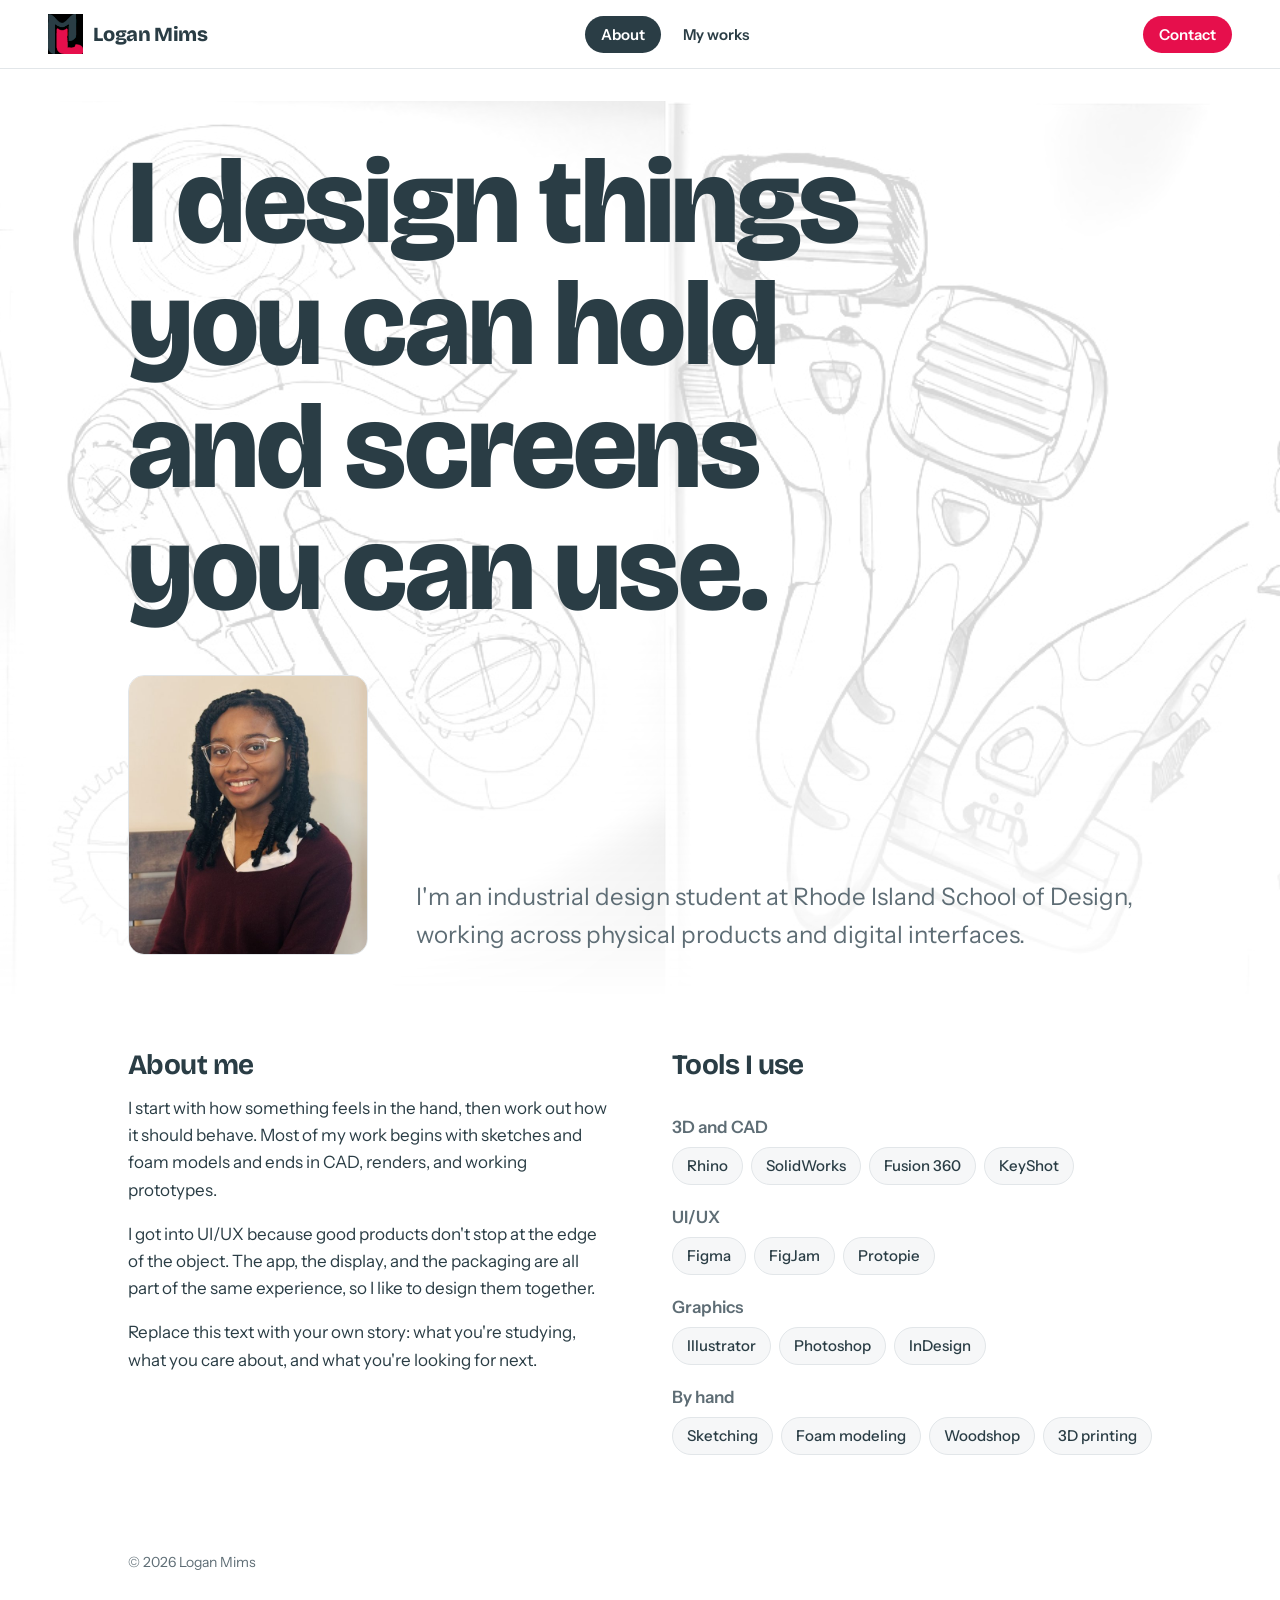
==== index.html @ a4be66aa "Initial portfolio" ====
<!DOCTYPE html>
<html lang="en">
<head>
<meta charset="utf-8">
<meta name="viewport" content="width=device-width, initial-scale=1, viewport-fit=cover">
<title>Portfolio</title>
<link rel="icon" href="images/logo.png">
<link rel="preconnect" href="https://fonts.googleapis.com">
<link href="https://fonts.googleapis.com/css2?family=Bricolage+Grotesque:opsz,wght@12..96,700;12..96,800&family=Instrument+Sans:wght@400;500;600&display=swap" rel="stylesheet">
<link rel="stylesheet" href="css/style.css">
</head>
<body>
<!-- Everything below is filled in from js/content.js. Edit that file, not this one. -->
<header>
  <a class="brand" id="brand" href="#home"><img id="logo" alt=""><span id="brandName"></span></a>
  <nav id="nav" aria-label="Main"></nav>
  <button class="contact-btn" id="openContact"></button>
</header>

<main>
  <section id="page-home">
    <div class="hero">
      <div class="sketches" id="sketches" aria-hidden="true"></div>
      <h1 id="headline"></h1>
      <div class="hero-row">
        <img class="portrait" id="portrait" width="240" height="280" alt="">
        <p class="lede" id="intro"></p>
      </div>
    </div>
    <div class="about">
      <div><h2 id="aboutTitle"></h2><div id="aboutText"></div></div>
      <div class="tools"><h2 id="toolsTitle"></h2><div id="toolsList" class="tools"></div></div>
    </div>
  </section>

  <section id="page-works" hidden>
    <h2 class="page-title" id="worksTitle"></h2>
    <div class="filters" id="filters" role="group" aria-label="Filter works"></div>
    <div class="grid" id="grid"></div>
  </section>
</main>

<footer id="footer"></footer>

<dialog id="contact" aria-labelledby="contactTitle">
  <button class="close" id="closeContact" aria-label="Close">&times;</button>
  <h2 id="contactTitle"></h2>
  <p id="contactMessage"></p>
  <ul id="contactLinks"></ul>
</dialog>

<noscript><p style="padding:24px">This site needs JavaScript turned on to display its content.</p></noscript>
<script src="js/content.js"></script>
<script src="js/main.js"></script>
</body>
</html>
---- css/style.css ----
/* =====================================================================
   STYLES. To change colors or fonts, edit the values in :root below.
   ===================================================================== */
:root{
  --bg:#FFFFFF;          /* page background (white) */
  --surface:#F6F7F8;     /* placeholder + chip background */
  --ink:#2A3D45;         /* main text (slate from logo) */
  --muted:#5E6D75;       /* secondary text */
  --line:#E2E6E9;       /* borders */
  --accent:#E60F4C;      /* buttons + highlights (crimson from logo) */
  --accent-ink:#FFFFFF;  /* text on accent */
  --font-heading:"Bricolage Grotesque","Instrument Sans",system-ui,sans-serif;
  --font-body:"Instrument Sans",system-ui,-apple-system,"Segoe UI",sans-serif;
  --sketch-opacity:.16;  /* how strong the drawings behind the headline are */
}
*,*::before,*::after{box-sizing:border-box}
html{scroll-padding-top:80px}
body{margin:0;background:var(--bg);color:var(--ink);font:400 17px/1.6 var(--font-body)}
h1,h2,h3{font-family:var(--font-heading);margin:0;line-height:1.02;letter-spacing:-.02em}
a{color:inherit}
:focus-visible{outline:3px solid var(--accent);outline-offset:3px}

/* header */
header{position:sticky;top:0;z-index:5;display:flex;align-items:center;justify-content:space-between;gap:12px;padding:14px clamp(18px,4vw,48px);background:var(--bg);border-bottom:1px solid var(--line)}
.brand{display:flex;align-items:center;gap:10px;font:800 20px var(--font-heading);text-decoration:none;letter-spacing:-.02em}
.brand img{height:40px;width:auto;display:block}
nav{display:flex;gap:6px}
nav button,.contact-btn{font:600 15px var(--font-body);border:0;cursor:pointer;padding:9px 16px;border-radius:999px;background:none;color:var(--ink)}
nav button[aria-current="page"]{background:var(--ink);color:var(--bg)}
nav button:hover:not([aria-current="page"]){background:var(--surface)}
.contact-btn{background:var(--accent);color:var(--accent-ink)}

main{max-width:1120px;margin:0 auto;padding:clamp(28px,6vw,72px) clamp(18px,4vw,48px) 96px}
[hidden]{display:none !important}

/* home */
.hero{position:relative;isolation:isolate}
.sketches{position:absolute;z-index:-1;left:50%;top:-40px;width:min(1400px,100vw);height:calc(100% + 80px);transform:translateX(-50%);background:center/cover no-repeat;opacity:var(--sketch-opacity);mix-blend-mode:multiply;-webkit-mask-image:linear-gradient(#000 60%,transparent);mask-image:linear-gradient(#000 60%,transparent);pointer-events:none}
.hero h1{font-size:clamp(46px,10vw,120px);font-weight:800;max-width:11ch}
.hero-row{display:flex;align-items:flex-end;gap:clamp(20px,4vw,48px);margin-top:clamp(28px,4vw,44px)}
.portrait{width:clamp(140px,22vw,240px);height:auto;aspect-ratio:6/7;object-fit:cover;border-radius:16px;border:1px solid var(--line);display:block}
.lede{font-size:clamp(19px,2.2vw,24px);max-width:36em;margin:0;color:var(--muted)}
.about{display:grid;grid-template-columns:1fr 1fr;gap:clamp(28px,5vw,72px);margin-top:clamp(48px,8vw,96px)}
.about h2{font-size:28px;margin-bottom:16px}
.about p{margin:0 0 1em;max-width:34em}
.tools{display:grid;gap:22px}
.tool-group h3{font:600 17px var(--font-body);letter-spacing:0;margin-bottom:10px;color:var(--muted)}
.chips{display:flex;flex-wrap:wrap;gap:8px}
.chip{background:var(--surface);border:1px solid var(--line);padding:6px 14px;border-radius:999px;font-size:15px;font-weight:500}

/* works */
.page-title{font-size:clamp(38px,7vw,80px)}
.filters{display:flex;flex-wrap:wrap;gap:8px;margin:28px 0 36px}
.filters button{font:600 15px var(--font-body);padding:9px 18px;border-radius:999px;border:1px solid var(--line);background:none;color:var(--ink);cursor:pointer}
.filters button[aria-pressed="true"]{background:var(--accent);border-color:var(--accent);color:var(--accent-ink)}
.grid{display:grid;grid-template-columns:repeat(auto-fill,minmax(270px,1fr));gap:32px 28px}
.work{margin:0}
.thumb{aspect-ratio:4/5;border-radius:14px;background:var(--surface);border:1px solid var(--line);overflow:hidden;display:grid;place-items:center}
.thumb img{width:100%;height:100%;object-fit:cover;display:block}
.thumb.empty{color:var(--muted);font-size:15px}
.work h3{font-size:22px;margin:14px 0 4px}
.work .kind{font-size:14px;font-weight:600;color:var(--accent);margin:0 0 2px}
.work p{margin:0;color:var(--muted);font-size:15.5px}
.work a.more{display:inline-block;margin-top:8px;font-weight:600;color:var(--ink);text-decoration-color:var(--accent);text-underline-offset:4px}

/* contact panel */
dialog{border:1px solid var(--line);border-radius:18px;background:var(--surface);color:var(--ink);padding:28px;width:min(440px,calc(100vw - 32px));margin:0;position:fixed;top:64px;right:clamp(16px,4vw,48px);left:auto}
dialog::backdrop{background:rgba(42,61,69,.35)}
dialog h2{font-size:30px;margin-bottom:8px}
dialog p{margin:0 0 18px;color:var(--muted)}
dialog ul{list-style:none;margin:0;padding:0;display:grid;gap:8px}
dialog li a{display:flex;justify-content:space-between;gap:12px;padding:12px 16px;border:1px solid var(--line);border-radius:12px;text-decoration:none;font-weight:500;background:var(--bg)}
dialog li a:hover{border-color:var(--accent)}
dialog li span{color:var(--muted);font-weight:400}
.close{position:absolute;top:14px;right:14px;border:0;background:none;color:var(--ink);font-size:24px;cursor:pointer;line-height:1;padding:6px 10px}
footer{color:var(--muted);font-size:14px;padding:0 clamp(18px,4vw,48px) 32px;max-width:1120px;margin:0 auto}

@media (max-width:760px){
  .about{grid-template-columns:1fr}
  .hero-row{flex-direction:column;align-items:flex-start}
  header{flex-wrap:wrap}
  nav{order:3;width:100%}
  nav button{flex:1}
}
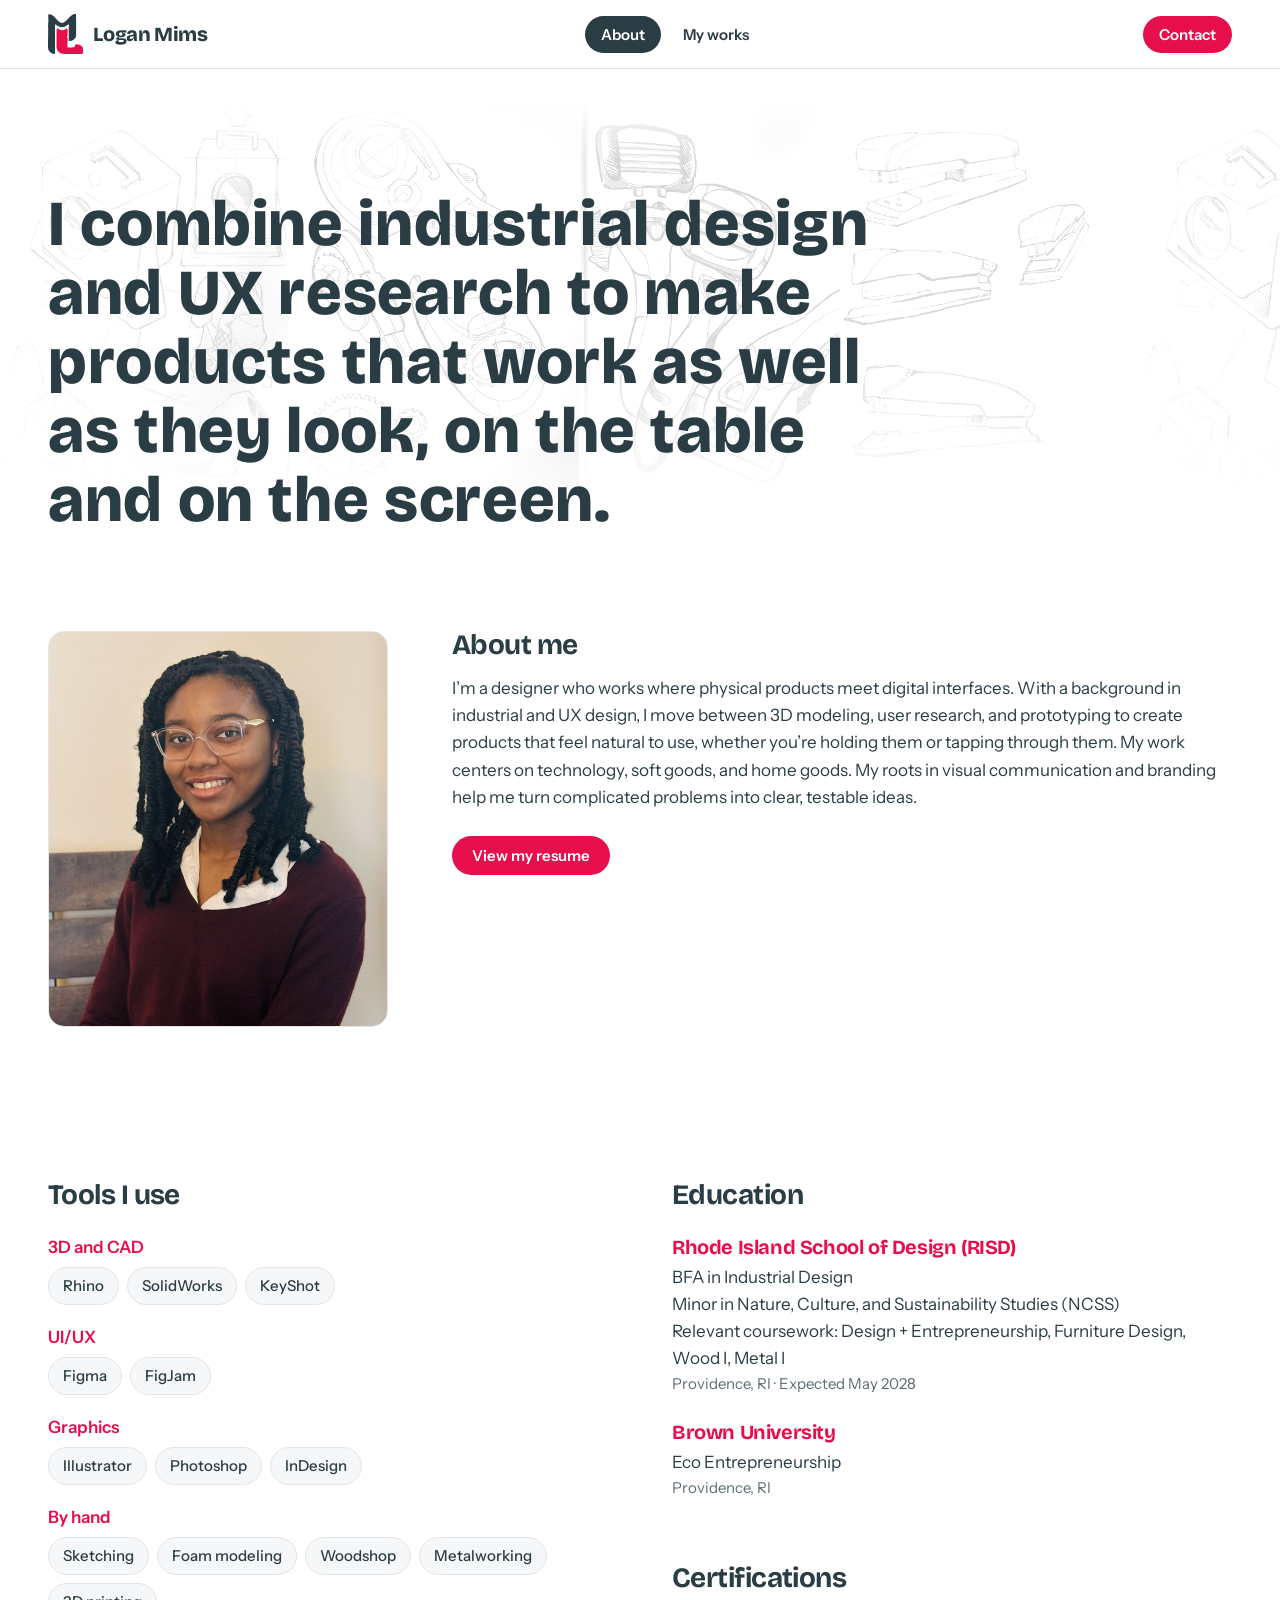
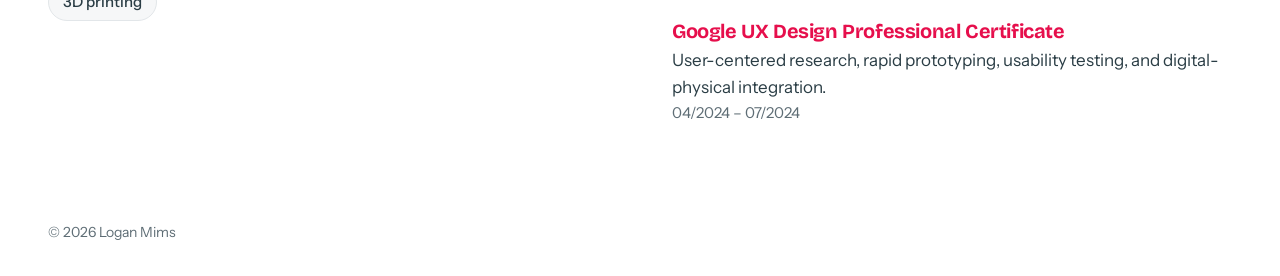
==== commit 3c569761: "Update portfolio" ====
--- a/index.html
+++ b/index.html
@@ -22,14 +22,18 @@
     <div class="hero">
       <div class="sketches" id="sketches" aria-hidden="true"></div>
       <h1 id="headline"></h1>
-      <div class="hero-row">
-        <img class="portrait" id="portrait" width="240" height="280" alt="">
-        <p class="lede" id="intro"></p>
-      </div>
+      <p class="lede" id="intro"></p>
     </div>
     <div class="about">
+      <img class="portrait" id="portrait" width="240" height="280" alt="">
       <div><h2 id="aboutTitle"></h2><div id="aboutText"></div></div>
-      <div class="tools"><h2 id="toolsTitle"></h2><div id="toolsList" class="tools"></div></div>
+    </div>
+    <div class="info-row">
+      <div><h2 id="toolsTitle"></h2><div id="toolsList" class="tools"></div></div>
+      <div>
+        <h2 id="educationTitle"></h2><div id="educationList" class="education"></div>
+        <div class="certifications" id="certificationsBlock"><h2 id="certificationsTitle"></h2><div id="certificationsList" class="education"></div></div>
+      </div>
     </div>
   </section>
 
--- a/css/style.css
+++ b/css/style.css
@@ -11,11 +11,14 @@
   --accent-ink:#FFFFFF;  /* text on accent */
   --font-heading:"Bricolage Grotesque","Instrument Sans",system-ui,sans-serif;
   --font-body:"Instrument Sans",system-ui,-apple-system,"Segoe UI",sans-serif;
+  --page-width:1440px;   /* widest the content gets on big screens */
   --sketch-opacity:.16;  /* how strong the drawings behind the headline are */
+  --sketch-height:400px; /* how big the drawings are (smaller = more zoomed out) */
+  --sketch-speed:80s;    /* time for the drawings to drift one full image width (bigger = slower) */
 }
 *,*::before,*::after{box-sizing:border-box}
 html{scroll-padding-top:80px}
-body{margin:0;background:var(--bg);color:var(--ink);font:400 17px/1.6 var(--font-body)}
+body{margin:0;overflow-x:clip;background:var(--bg);color:var(--ink);font:400 17px/1.6 var(--font-body)}
 h1,h2,h3{font-family:var(--font-heading);margin:0;line-height:1.02;letter-spacing:-.02em}
 a{color:inherit}
 :focus-visible{outline:3px solid var(--accent);outline-offset:3px}
@@ -30,21 +33,33 @@
 nav button:hover:not([aria-current="page"]){background:var(--surface)}
 .contact-btn{background:var(--accent);color:var(--accent-ink)}
 
-main{max-width:1120px;margin:0 auto;padding:clamp(28px,6vw,72px) clamp(18px,4vw,48px) 96px}
+main{max-width:var(--page-width);margin:0 auto;padding:clamp(28px,6vw,72px) clamp(18px,4vw,48px) 96px}
 [hidden]{display:none !important}
 
 /* home */
-.hero{position:relative;isolation:isolate}
-.sketches{position:absolute;z-index:-1;left:50%;top:-40px;width:min(1400px,100vw);height:calc(100% + 80px);transform:translateX(-50%);background:center/cover no-repeat;opacity:var(--sketch-opacity);mix-blend-mode:multiply;-webkit-mask-image:linear-gradient(#000 60%,transparent);mask-image:linear-gradient(#000 60%,transparent);pointer-events:none}
-.hero h1{font-size:clamp(46px,10vw,120px);font-weight:800;max-width:11ch}
-.hero-row{display:flex;align-items:flex-end;gap:clamp(20px,4vw,48px);margin-top:clamp(28px,4vw,44px)}
-.portrait{width:clamp(140px,22vw,240px);height:auto;aspect-ratio:6/7;object-fit:cover;border-radius:16px;border:1px solid var(--line);display:block}
-.lede{font-size:clamp(19px,2.2vw,24px);max-width:36em;margin:0;color:var(--muted)}
-.about{display:grid;grid-template-columns:1fr 1fr;gap:clamp(28px,5vw,72px);margin-top:clamp(48px,8vw,96px)}
-.about h2{font-size:28px;margin-bottom:16px}
-.about p{margin:0 0 1em;max-width:34em}
+.hero{position:relative;isolation:isolate;padding-top:48px}  /* 48px = 1/2 inch of extra space above the headline */
+.sketches{position:absolute;z-index:-1;left:50%;top:-40px;width:100vw;height:calc(100% + 80px);transform:translateX(-50%);background:0 0/auto var(--sketch-height) repeat-x;opacity:var(--sketch-opacity);mix-blend-mode:multiply;--fade:linear-gradient(transparent,#000 calc(var(--sketch-height) * .15),#000 calc(var(--sketch-height) * .6),transparent var(--sketch-height));-webkit-mask-image:var(--fade);mask-image:var(--fade);pointer-events:none;animation:sketch-drift var(--sketch-speed) linear infinite}
+/* moves exactly one image width (the image is 1800x634), so the loop is seamless */
+@keyframes sketch-drift{to{background-position:calc(var(--sketch-height) * 1800 / 634) 0}}
+@media (prefers-reduced-motion:reduce){.sketches{animation:none}}
+.hero h1{font-size:clamp(32px,5.2vw,64px);font-weight:800;max-width:22ch;line-height:1.08;letter-spacing:.01em}
+.portrait{width:clamp(180px,28vw,340px);height:auto;aspect-ratio:6/7;object-fit:cover;border-radius:16px;border:1px solid var(--line);display:block}
+.lede{font-size:clamp(19px,2.2vw,24px);max-width:36em;margin:clamp(28px,4vw,44px) 0 0;color:var(--muted)}
+.lede:empty{display:none}
+.about{display:grid;grid-template-columns:auto 1fr;align-items:start;gap:clamp(28px,5vw,72px);margin-top:clamp(48px,8vw,96px)}
+.about h2,.info-row h2{font-size:28px;margin-bottom:16px}
+.info-row h2{margin-bottom:28px}
+.about p{margin:0 0 1em;max-width:52em}
+.resume-btn{display:inline-block;margin-top:8px;font:600 15px var(--font-body);padding:10px 20px;border-radius:999px;background:var(--accent);color:var(--accent-ink);text-decoration:none}
+.resume-btn:hover{background:var(--ink)}
+.info-row{display:grid;grid-template-columns:1fr 1fr;gap:clamp(28px,5vw,72px);margin-top:clamp(72px,12vw,160px)}
 .tools{display:grid;gap:22px}
-.tool-group h3{font:600 17px var(--font-body);letter-spacing:0;margin-bottom:10px;color:var(--muted)}
+.education{display:grid;gap:26px}
+.certifications{margin-top:clamp(40px,6vw,64px)}
+.edu-item h3{font-size:20px;margin-bottom:6px;color:var(--accent)}
+.edu-item p{margin:0;max-width:34em}
+.edu-item .dates{color:var(--muted);font-size:15px}
+.tool-group h3{font:600 17px var(--font-body);letter-spacing:0;margin-bottom:10px;color:var(--accent)}
 .chips{display:flex;flex-wrap:wrap;gap:8px}
 .chip{background:var(--surface);border:1px solid var(--line);padding:6px 14px;border-radius:999px;font-size:15px;font-weight:500}
 
@@ -73,11 +88,11 @@
 dialog li a:hover{border-color:var(--accent)}
 dialog li span{color:var(--muted);font-weight:400}
 .close{position:absolute;top:14px;right:14px;border:0;background:none;color:var(--ink);font-size:24px;cursor:pointer;line-height:1;padding:6px 10px}
-footer{color:var(--muted);font-size:14px;padding:0 clamp(18px,4vw,48px) 32px;max-width:1120px;margin:0 auto}
+footer{color:var(--muted);font-size:14px;padding:0 clamp(18px,4vw,48px) 32px;max-width:var(--page-width);margin:0 auto}
 
 @media (max-width:760px){
-  .about{grid-template-columns:1fr}
-  .hero-row{flex-direction:column;align-items:flex-start}
+  .about,.info-row{grid-template-columns:1fr}
+  :root{--sketch-height:260px}
   header{flex-wrap:wrap}
   nav{order:3;width:100%}
   nav button{flex:1}
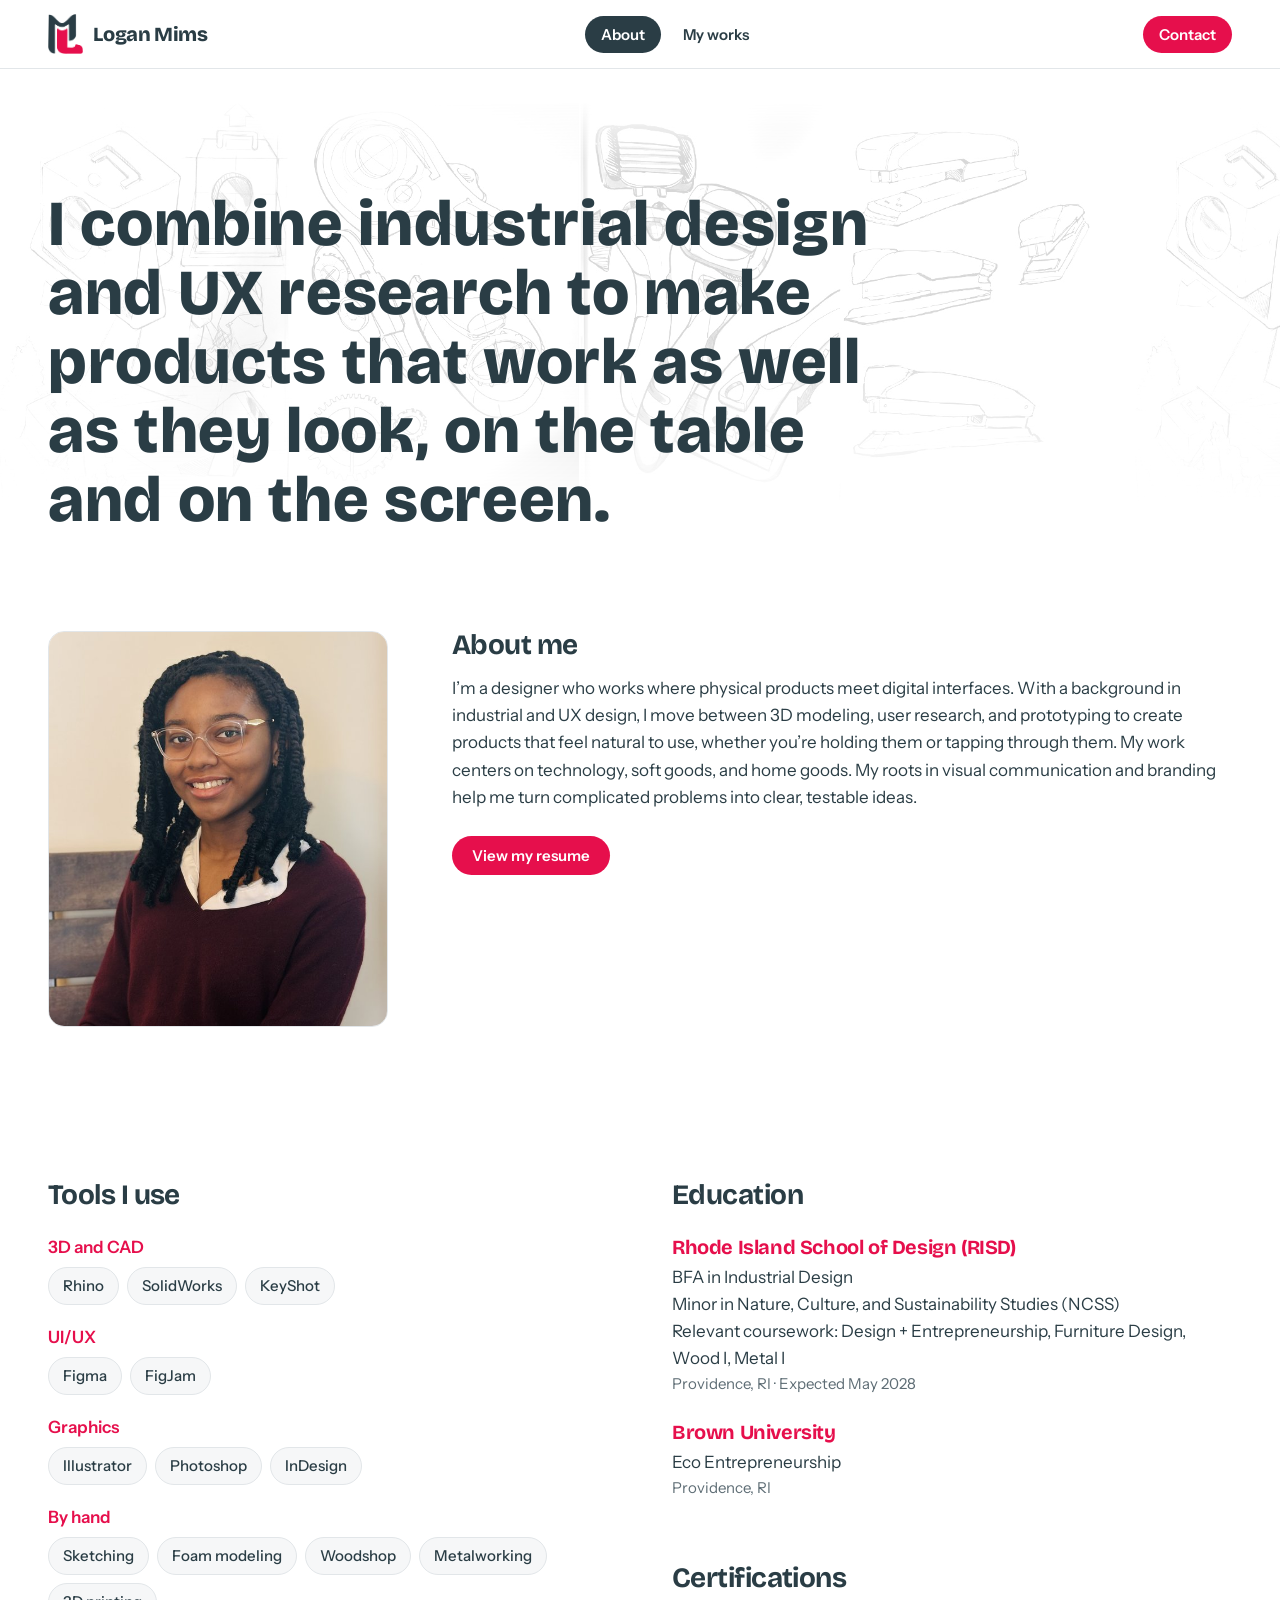
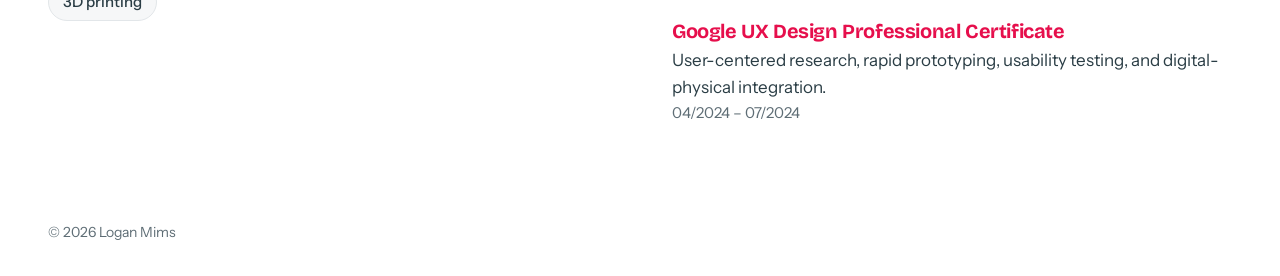
==== commit 7c837551: "Update portfolio" ====
--- a/index.html
+++ b/index.html
@@ -42,6 +42,8 @@
     <div class="filters" id="filters" role="group" aria-label="Filter works"></div>
     <div class="grid" id="grid"></div>
   </section>
+
+  <article id="page-case" hidden></article>
 </main>
 
 <footer id="footer"></footer>
@@ -54,7 +56,9 @@
 </dialog>
 
 <noscript><p style="padding:24px">This site needs JavaScript turned on to display its content.</p></noscript>
+<button class="to-top" id="toTop" type="button" aria-label="Back to top" hidden>↑</button>
 <script src="js/content.js"></script>
+<script src="js/covers.js"></script>
 <script src="js/main.js"></script>
 </body>
 </html>
--- a/css/style.css
+++ b/css/style.css
@@ -73,13 +73,221 @@
 .thumb{aspect-ratio:4/5;border-radius:14px;background:var(--surface);border:1px solid var(--line);overflow:hidden;display:grid;place-items:center}
 .thumb img{width:100%;height:100%;object-fit:cover;display:block}
 .thumb.empty{color:var(--muted);font-size:15px}
+/* "Coming soon" projects: frosted cover over the image, no link */
+.work.soon .thumb{position:relative}
+.work.soon .thumb img{filter:blur(3px) saturate(.7);transform:scale(1.06)}
+.work.soon .thumb::after{content:"";position:absolute;inset:0;background:rgba(255,255,255,.45)}
+.soon-badge{position:absolute;z-index:1;top:50%;left:50%;transform:translate(-50%,-50%);padding:10px 20px;border-radius:999px;background:var(--ink);color:#fff;font:600 15px var(--font-body);letter-spacing:.04em;white-space:nowrap;box-shadow:0 6px 18px rgba(0,0,0,.18)}
+.thumb.cover svg{width:100%;height:100%;display:block}
+
+/* Edify animated cover (js/covers.js). Shapes roll in, then letters hop out from behind them, Y first. */
+.cover-edify *{transform-box:fill-box;transform-origin:center}
+.cover-edify:not(.run) .ed-mark>*,.cover-edify:not(.run) .ed-l{visibility:hidden}
+.cover-edify.run .ed-dark{animation:ed-pop .6s cubic-bezier(.34,1.56,.64,1) .05s both}
+.cover-edify.run .ed-blue{animation:ed-roll-blue 1.05s .25s both}
+.cover-edify.run .ed-green{animation:ed-roll-green 1.1s .55s both}
+.cover-edify.run .ed-mark{transform-origin:50% 100%;animation:ed-squish .5s ease-out 1.38s both}
+.cover-edify.run .ed-l{animation:ed-letter .9s var(--d) both}
+@keyframes ed-pop{from{transform:scale(0) rotate(-25deg)}to{transform:none}}
+@keyframes ed-roll-blue{
+  0%{transform:translateX(-760px) rotate(-430deg);animation-timing-function:cubic-bezier(.3,.6,.4,1)}
+  68%{transform:translateX(16px) rotate(9deg);animation-timing-function:ease-in-out}
+  84%{transform:translateX(-6px) rotate(-3deg);animation-timing-function:ease-in-out}
+  100%{transform:none}
+}
+@keyframes ed-roll-green{
+  0%{transform:translateX(1150px) rotate(680deg);animation-timing-function:cubic-bezier(.3,.6,.4,1)}
+  70%{transform:translateX(-14px) rotate(-8deg);animation-timing-function:ease-in-out}
+  86%{transform:translateX(5px) rotate(3deg);animation-timing-function:ease-in-out}
+  100%{transform:none}
+}
+@keyframes ed-squish{0%,100%{transform:none}35%{transform:scale(1.07,.93)}70%{transform:scale(.97,1.03)}}
+@keyframes ed-letter{
+  0%{transform:translateX(var(--dx)) scale(.25) rotate(-35deg);opacity:0;animation-timing-function:cubic-bezier(.25,.6,.4,1)}
+  8%{opacity:1}
+  35%{transform:translate(calc(var(--dx) * .45),-80px) scale(.85) rotate(-12deg);animation-timing-function:cubic-bezier(.4,0,.3,1)}
+  66%{transform:translateX(12px) scale(1.05) rotate(5deg);animation-timing-function:ease-in-out}
+  84%{transform:translateX(-4px) scale(.99) rotate(-1.5deg);animation-timing-function:ease-in-out}
+  100%{transform:none}
+}
+@media (prefers-reduced-motion:reduce){.cover-edify *{animation:none !important;visibility:visible !important}}
 .work h3{font-size:22px;margin:14px 0 4px}
 .work .kind{font-size:14px;font-weight:600;color:var(--accent);margin:0 0 2px}
 .work p{margin:0;color:var(--muted);font-size:15.5px}
 .work a.more{display:inline-block;margin-top:8px;font-weight:600;color:var(--ink);text-decoration-color:var(--accent);text-underline-offset:4px}
 
+/* case study */
+.placeholder{color:var(--muted);font-style:italic}
+.back{display:inline-block;font-weight:600;text-decoration:none;color:var(--muted);margin-bottom:28px}
+.back:hover{color:var(--accent)}
+.cs-hero{display:grid;grid-template-columns:1fr 1.2fr;gap:clamp(28px,5vw,72px);align-items:center}
+.cs-hero .kind{font-weight:600;color:var(--accent);margin:0 0 10px}
+.cs-hero h1{font-size:clamp(48px,8vw,96px);font-weight:800}
+.cs-logo{display:block;margin-top:24px;height:clamp(64px,8vw,104px);width:auto;max-width:100%}
+.cs-hero .lede{margin-top:14px}
+.cs-facts{display:grid;grid-template-columns:auto 1fr;gap:8px 24px;margin:32px 0 0;padding-top:24px;border-top:1px solid var(--line)}
+.cs-facts dt{font-weight:600}
+.cs-facts dd{margin:0}
+.cs-facts dd:not(.placeholder){color:var(--muted)}
+.cs-img{aspect-ratio:16/10}
+/* faded hero photo under a light green (right) to white (left) gradient. Turn on with heroTint: true */
+.cs-img.tinted{position:relative;background:#fff;border-color:transparent}
+.cs-img.tinted img{opacity:.55}
+.cs-img.tinted::after{content:"";position:absolute;inset:0;background:linear-gradient(to right,rgba(255,255,255,.85),rgba(255,255,255,.25) 45%,rgba(183,227,153,.5));pointer-events:none}
+.cs-section{margin-top:clamp(64px,10vw,120px);padding-top:clamp(28px,4vw,44px);border-top:1px solid var(--line)}
+.cs-section h2{font-size:clamp(30px,3.6vw,42px);margin-bottom:18px}
+.cs-text p{margin:0 0 1em;max-width:46em}
+.cs-label{margin:0 0 10px;font-size:13px;font-weight:600;letter-spacing:.08em;text-transform:uppercase;color:var(--cs-label,#433DE1)}  /* small section label: blue unless a case study sets its own accent */
+.cs-text .cs-label+h2{max-width:22ch}
+/* two sections side by side (beside: true in content.js), image full width below */
+.cs-section.pair{display:grid;grid-template-columns:1fr 1fr;gap:clamp(28px,5vw,72px);align-items:start}
+.cs-section.pair>.cs-text>h2:first-child{margin-top:31px;font-size:clamp(22px,2.6vw,30px);opacity:.7}  /* lines up with the heading next to a label; smaller and lighter */
+.cs-section.pair>.cs-img,.cs-section.pair>.cs-hotspots{grid-column:1/-1;aspect-ratio:16/9}
+.cs-section.pair>.cs-hotspots{aspect-ratio:auto}
+
+/* interactive image (hotspots in content.js) */
+@property --x{syntax:"<percentage>";inherits:true;initial-value:50%}
+@property --y{syntax:"<percentage>";inherits:true;initial-value:50%}
+.cs-hotspots{display:grid;grid-template-columns:minmax(0,1.2fr) minmax(0,1fr);gap:clamp(24px,4vw,64px);align-items:center;margin-top:clamp(24px,4vw,48px);padding:clamp(14px,2.4vw,28px);border-radius:24px;background:linear-gradient(120deg,#E4F8FB,#F1FAE9)}
+.hs-stage{position:relative;border-radius:16px;overflow:hidden;transition:--x .5s cubic-bezier(.34,1.3,.64,1),--y .5s cubic-bezier(.34,1.3,.64,1)}
+.hs-stage img{display:block;width:100%;height:auto}
+.hs-spot{position:absolute;inset:0;pointer-events:none;opacity:0;transition:opacity .35s;background:radial-gradient(circle at var(--x) var(--y),transparent 0 11%,rgba(255,255,255,.6) 24%)}
+.cs-hotspots.active .hs-spot{opacity:1}
+.hs-dot{position:absolute;width:36px;height:36px;margin:-18px 0 0 -18px;padding:0;border-radius:50%;border:2px solid #fff;background:#433DE1;color:#fff;font:700 15px/1 var(--font-heading);cursor:pointer;box-shadow:0 6px 16px rgba(67,61,225,.35);transition:transform .3s cubic-bezier(.34,1.56,.64,1),background .2s,color .2s}
+.hs-dot::before{content:"";position:absolute;inset:-9px;border-radius:50%;border:2px solid #9ED47C;animation:hs-pulse 2.4s ease-out calc(var(--i) * .3s) infinite;pointer-events:none}
+.hs-dot:hover,.hs-dot[aria-pressed="true"]{transform:scale(1.2);background:#B7E399;color:#301F1F}
+.hs-dot[aria-pressed="true"]::before{animation:none;opacity:0}
+@keyframes hs-pulse{from{transform:scale(.7);opacity:1}to{transform:scale(1.5);opacity:0}}
+.hs-panel{min-height:300px;display:flex;flex-direction:column;justify-content:center}
+.hs-panel h3{font-size:clamp(26px,2.8vw,36px);margin-bottom:14px}
+.hs-panel p{margin:0;max-width:34em}
+.hs-panel .cs-label{margin-bottom:12px}
+.hs-hint{margin-top:18px !important;font-size:15px;font-weight:600;color:#433DE1}
+.hs-panel.swap{animation:hs-in .4s ease both}
+@keyframes hs-in{from{opacity:0;transform:translateY(10px)}}
+@media (prefers-reduced-motion:reduce){.hs-dot::before,.hs-panel.swap{animation:none}.hs-stage{transition:none}}
+.cs-section.with-image{display:grid;grid-template-columns:1.3fr 1fr;gap:clamp(28px,5vw,72px);align-items:start}
+.cs-cover{aspect-ratio:4/3;align-self:center;padding:clamp(24px,4vw,48px)}  /* animated logo next to text */
+/* mesh background: soft color points blending blue, yellow, and white (What I learned) */
+.cs-section.bg-mesh{padding:clamp(28px,5vw,64px);border-radius:28px;background:
+  radial-gradient(circle at 8% 12%,#D6ECFF 0,rgba(214,236,255,0) 45%),
+  radial-gradient(circle at 92% 18%,#FFF6C8 0,rgba(255,246,200,0) 42%),
+  radial-gradient(circle at 70% 95%,#DCEFFF 0,rgba(220,239,255,0) 50%),
+  radial-gradient(circle at 18% 90%,#FFF9DC 0,rgba(255,249,220,0) 45%),
+  radial-gradient(circle at 50% 50%,#FFFFFF 0,rgba(255,255,255,0) 60%),
+  #FBFDFF}
+/* wood background: walnut grain under a cream wash, so dark text stays readable (raise .84 for lighter, lower for more grain) */
+.cs-section.bg-wood{padding:clamp(28px,5vw,64px);border-radius:28px;background:linear-gradient(rgba(255,249,242,.84),rgba(255,249,242,.84)),url(../images/wood-grain.jpg) center/cover #6B3E26}
+.cs-section.bg-wood .cs-text p{max-width:none}  /* text runs the full width of the panel */
+/* metal background: pale blue brushed aluminum (Candle Holder); raise .3 for a softer texture */
+.cs-section.bg-metal{padding:clamp(28px,5vw,64px);border-radius:28px;border:1px solid rgba(255,255,255,.7);box-shadow:inset 0 1px 0 rgba(255,255,255,.8);background:linear-gradient(rgba(246,250,253,.3),rgba(246,250,253,.3)),url(../images/metal-brushed.jpg) center/cover #DCE7F0}
+.cs-section.bg-metal .cs-text p{max-width:none}
+.cs-section.bg-mesh .cs-cover{background:rgba(255,255,255,.7);border-color:rgba(255,255,255,.9)}
+/* image + explanation rows, alternating sides (affinity map, persona) */
+.cs-figures{display:grid;gap:clamp(36px,6vw,72px);margin-top:12px}
+.fig-row{display:grid;grid-template-columns:minmax(0,1.5fr) minmax(0,1fr);gap:clamp(24px,4vw,56px);align-items:center}
+.fig-row:nth-child(even) .fig-img{order:2}
+.fig-img{margin:0;border:1px solid var(--line);border-radius:16px;overflow:hidden;background:#fff}
+.fig-img img{display:block;width:100%;height:auto}
+.fig-img:not(.duo)>img{max-height:620px;object-fit:cover}  /* keeps tall photos from towering over their text */
+.fig-empty{display:grid;place-items:center;aspect-ratio:4/3;background:var(--surface);color:var(--muted);font-size:15px}
+.fig-img.duo{display:grid;grid-template-columns:1fr 1fr;gap:2px;background:var(--line)}
+.fig-img.duo img{height:100%;aspect-ratio:4/5;object-fit:cover}
+/* case study header with a photo behind it (Candle Holder) */
+.cs-hero.has-bg{padding:clamp(28px,5vw,64px);border-radius:28px;background-size:cover;background-position:center;color:#FFF7EF}
+.cs-hero.has-bg h1{color:#fff}
+.cs-hero.has-bg .kind{color:#FFD9A0}
+.cs-hero.has-bg .lede,.cs-hero.has-bg .cs-facts dd:not(.placeholder){color:rgba(255,247,239,.82)}
+.cs-hero.has-bg .cs-facts{border-top-color:rgba(255,247,239,.25)}
+.cs-hero.has-bg .cs-img{border-color:rgba(255,255,255,.18);box-shadow:0 18px 50px rgba(0,0,0,.45)}
+.fig-text h3{font-size:clamp(22px,2.4vw,28px);margin-bottom:12px}
+.fig-text p{margin:0}
+.fig-text ul{margin:0;padding-left:20px}
+.fig-text li+li{margin-top:10px}
+/* full-width, uncropped image (sticker sheet) */
+.cs-full{margin:8px 0 0;padding:clamp(12px,2.5vw,32px);background:#fff;border:1px solid var(--line);border-radius:16px}
+.cs-full img{display:block;width:100%;height:auto}
+.cs-full.photo{padding:0;overflow:hidden;border:0;background:none}
+.cs-full.photo.tall{max-width:540px;margin-inline:auto}  /* portrait photo, kept to a comfortable size */
+.cs-hero .cs-img.tall{aspect-ratio:4/5;width:min(100%,460px);justify-self:center}
+/* numbered cards (design improvements) */
+.card-num{margin:0 0 6px;font:700 15px var(--font-heading);letter-spacing:.06em;color:#433DE1}
+/* accessibility: screens + palette beside the cards */
+.cs-showcase{display:grid;grid-template-columns:minmax(0,1fr) minmax(0,1.1fr);gap:clamp(24px,4vw,56px);align-items:start;margin-top:8px}
+.show-screens{display:grid;grid-template-columns:1fr 1fr;gap:clamp(10px,2vw,20px)}
+.show-screens img{width:100%;height:auto;display:block}
+.show-palette{list-style:none;margin:24px 0 0;padding:0;display:grid;grid-template-columns:repeat(4,1fr);gap:12px;text-align:center}
+.show-palette .swatch{display:block;aspect-ratio:1;max-width:64px;margin:0 auto 8px;border-radius:50%;border:1px solid var(--line)}
+.show-palette b{display:block;font-size:14px;font-weight:600}
+.show-palette span:not(.swatch){font-size:13px;color:var(--muted)}
+.cs-showcase .cs-cards{margin-top:0;grid-template-columns:repeat(auto-fit,minmax(220px,1fr))}
+.cs-card ul{margin:0;padding-left:20px}
+.cs-card li+li{margin-top:4px}
+/* paper-to-digital wireframe wipe */
+.cs-compare{margin-top:8px}
+.cmp-stage{--pos:50%;position:relative;aspect-ratio:6/5;max-height:80vh;margin:0 auto;border:1px solid var(--line);border-radius:16px;overflow:hidden;background:#fff}
+.cmp-layer{position:absolute;inset:0;display:flex;align-items:center;justify-content:center;padding:clamp(10px,2vw,24px)}
+.cmp-layer img{max-width:100%;max-height:100%;object-fit:contain;display:block}
+.cmp-layer.before{background:#F7F1EE}
+.cmp-layer.before img{transform:rotate(-1.2deg);box-shadow:0 10px 30px rgba(42,61,69,.18)}  /* reads like a sheet of paper on a desk */
+.cmp-layer.after{background:#fff;clip-path:inset(0 0 0 var(--pos))}
+.cmp-tag{position:absolute;top:14px;padding:6px 12px;border-radius:999px;font-size:13px;font-weight:600;letter-spacing:.04em;background:rgba(255,255,255,.92);color:var(--ink);box-shadow:0 1px 4px rgba(0,0,0,.08)}
+.before .cmp-tag{left:14px}
+.after .cmp-tag{right:14px;background:#433DE1;color:#fff}
+.cmp-handle{position:absolute;top:0;bottom:0;left:var(--pos);width:2px;margin-left:-1px;background:#433DE1;pointer-events:none}
+.cmp-handle span{position:absolute;top:50%;left:50%;width:44px;height:44px;margin:-22px 0 0 -22px;display:grid;place-items:center;border-radius:50%;background:#433DE1;color:#fff;font-size:20px;box-shadow:0 4px 14px rgba(67,61,225,.35)}
+.cmp-range{position:absolute;inset:0;width:100%;height:100%;margin:0;opacity:0;cursor:ew-resize;touch-action:pan-y;-webkit-appearance:none;appearance:none}
+.cmp-stage:has(.cmp-range:focus-visible) .cmp-handle span{outline:3px solid #fff;outline-offset:-6px}
+.cmp-hint{margin:12px 0 0;text-align:center;font-size:14px;color:var(--muted)}
+@media (max-width:760px){.cmp-stage{aspect-ratio:4/5}}
+/* prototype carousel */
+.cs-carousel{margin-top:8px}
+.car-track{display:flex;gap:clamp(16px,3vw,36px);overflow-x:auto;scroll-snap-type:x mandatory;scroll-behavior:smooth;scrollbar-width:none;padding:8px 2px 4px;outline-offset:4px}
+.car-track::-webkit-scrollbar{display:none}
+.car-slide{flex:0 0 calc((100% - 2*clamp(16px,3vw,36px))/3);margin:0;scroll-snap-align:start;text-align:center}
+.car-slide img{display:block;width:100%;max-width:300px;height:auto;margin:0 auto}
+.car-slide figcaption{margin-top:12px;font-size:15px;font-weight:600;color:var(--muted)}
+.car-controls{display:flex;align-items:center;justify-content:center;gap:18px;margin-top:22px}
+.car-btn{width:46px;height:46px;border-radius:50%;border:1px solid var(--line);background:#fff;color:#433DE1;font-size:20px;cursor:pointer;transition:background .2s,color .2s}
+.car-btn:hover:not(:disabled){background:#433DE1;color:#fff}
+.car-btn:disabled{opacity:.35;cursor:default}
+.car-count{margin:0;min-width:4em;text-align:center;font-size:15px;color:var(--muted)}
+.cs-img.car-after{margin-top:clamp(32px,5vw,56px);aspect-ratio:4/3}
+.cs-img.car-after img{object-position:50% 55%}  /* taller crop centered on the phone so all of it shows */
+@media (max-width:760px){.car-slide{flex-basis:78%}}
+@media (prefers-reduced-motion:reduce){.car-track{scroll-behavior:auto}}
+.cs-section.research .cs-text p:not(.cs-label),.cs-section.soft-intro>.cs-text>p:not(.cs-label){font-size:.9em;font-style:italic;opacity:.7}  /* research intro line */
+.cs-methods{display:grid;grid-template-columns:repeat(auto-fit,minmax(180px,1fr));gap:24px;margin-top:28px;padding:26px 30px;background:var(--surface);border:1px solid var(--line);border-radius:16px}
+.cs-methods h3,.cs-questions h3{font:600 17px var(--font-body);letter-spacing:0;margin-bottom:10px;color:#433DE1}
+.cs-methods ul,.cs-questions ol{margin:0;padding-left:20px}
+.cs-questions{margin-top:20px;padding:26px 30px;border:1px solid var(--line);border-left:4px solid #433DE1;border-radius:16px}
+.cs-questions li+li{margin-top:6px}
+.cs-cards{display:grid;grid-template-columns:repeat(auto-fit,minmax(250px,1fr));gap:20px;margin-top:20px}
+.cs-card{padding:24px;background:var(--surface);border:1px solid var(--line);border-radius:16px}
+.cs-card .cs-img{aspect-ratio:4/3;margin-bottom:18px;background:var(--bg)}
+.cs-card h3{font-size:21px;margin-bottom:8px}
+.cs-card p{margin:0}
+.cs-journey{margin-top:24px;overflow-x:auto;border:1px solid var(--line);border-radius:16px}
+.cs-journey table{width:100%;min-width:720px;border-collapse:collapse;font-size:15.5px}
+.cs-journey th,.cs-journey td{padding:14px 18px;text-align:left;vertical-align:top;border-bottom:1px solid var(--line)}
+.cs-journey thead th{background:var(--ink);color:var(--bg);font:700 17px var(--font-heading);letter-spacing:-.01em}
+.cs-journey thead td{background:var(--ink)}
+.cs-journey tbody th{background:var(--surface);font-weight:600;white-space:nowrap;color:var(--accent)}
+.cs-journey tbody tr:last-child>*{border-bottom:0}
+.cs-gallery{display:grid;grid-template-columns:repeat(auto-fit,minmax(260px,1fr));gap:20px;margin-top:24px}
+.cs-gallery figure{margin:0}
+.cs-gallery figure .cs-img{aspect-ratio:3/4}  /* matches portrait phone photos */
+.cs-gallery figcaption{margin-top:10px;font-size:15px;font-weight:600;color:var(--muted)}
+.cs-section a.more{display:inline-block;margin-top:20px;font-weight:600;color:var(--ink);text-decoration-color:var(--accent);text-underline-offset:4px}
+
 /* contact panel */
 dialog{border:1px solid var(--line);border-radius:18px;background:var(--surface);color:var(--ink);padding:28px;width:min(440px,calc(100vw - 32px));margin:0;position:fixed;top:64px;right:clamp(16px,4vw,48px);left:auto}
+/* back-to-top arrow, bottom right */
+.to-top{position:fixed;right:clamp(16px,3vw,32px);bottom:clamp(16px,3vw,32px);z-index:6;width:48px;height:48px;border:0;border-radius:50%;background:#433DE1;color:#fff;font-size:22px;line-height:1;cursor:pointer;box-shadow:0 6px 18px rgba(67,61,225,.35);opacity:0;visibility:hidden;transform:translateY(12px);transition:opacity .25s,transform .25s,visibility .25s,background .2s}
+.to-top.show{opacity:1;visibility:visible;transform:none}
+.to-top:hover{background:#2F29C0}
+.to-top:focus-visible{outline:3px solid #433DE1;outline-offset:3px}
+@media (prefers-reduced-motion:reduce){.to-top{transition:none}}
 dialog::backdrop{background:rgba(42,61,69,.35)}
 dialog h2{font-size:30px;margin-bottom:8px}
 dialog p{margin:0 0 18px;color:var(--muted)}
@@ -91,7 +299,15 @@
 footer{color:var(--muted);font-size:14px;padding:0 clamp(18px,4vw,48px) 32px;max-width:var(--page-width);margin:0 auto}
 
 @media (max-width:760px){
-  .about,.info-row{grid-template-columns:1fr}
+  .about,.info-row,.cs-hero,.cs-section.with-image,.cs-section.pair{grid-template-columns:1fr}
+  .cs-section.pair>.cs-text>h2:first-child{margin-top:0}
+  .cs-hotspots,.cs-showcase,.fig-row{grid-template-columns:1fr}
+  .fig-row:nth-child(even) .fig-img{order:0}
+  .cs-full{overflow-x:auto}
+  .cs-full img{min-width:680px}  /* too detailed to shrink to phone width; swipe sideways instead */
+  .cs-full.photo img{min-width:0}
+  .hs-panel{min-height:240px;justify-content:flex-start}
+  .hs-dot{width:30px;height:30px;margin:-15px 0 0 -15px;font-size:13px}
   :root{--sketch-height:260px}
   header{flex-wrap:wrap}
   nav{order:3;width:100%}
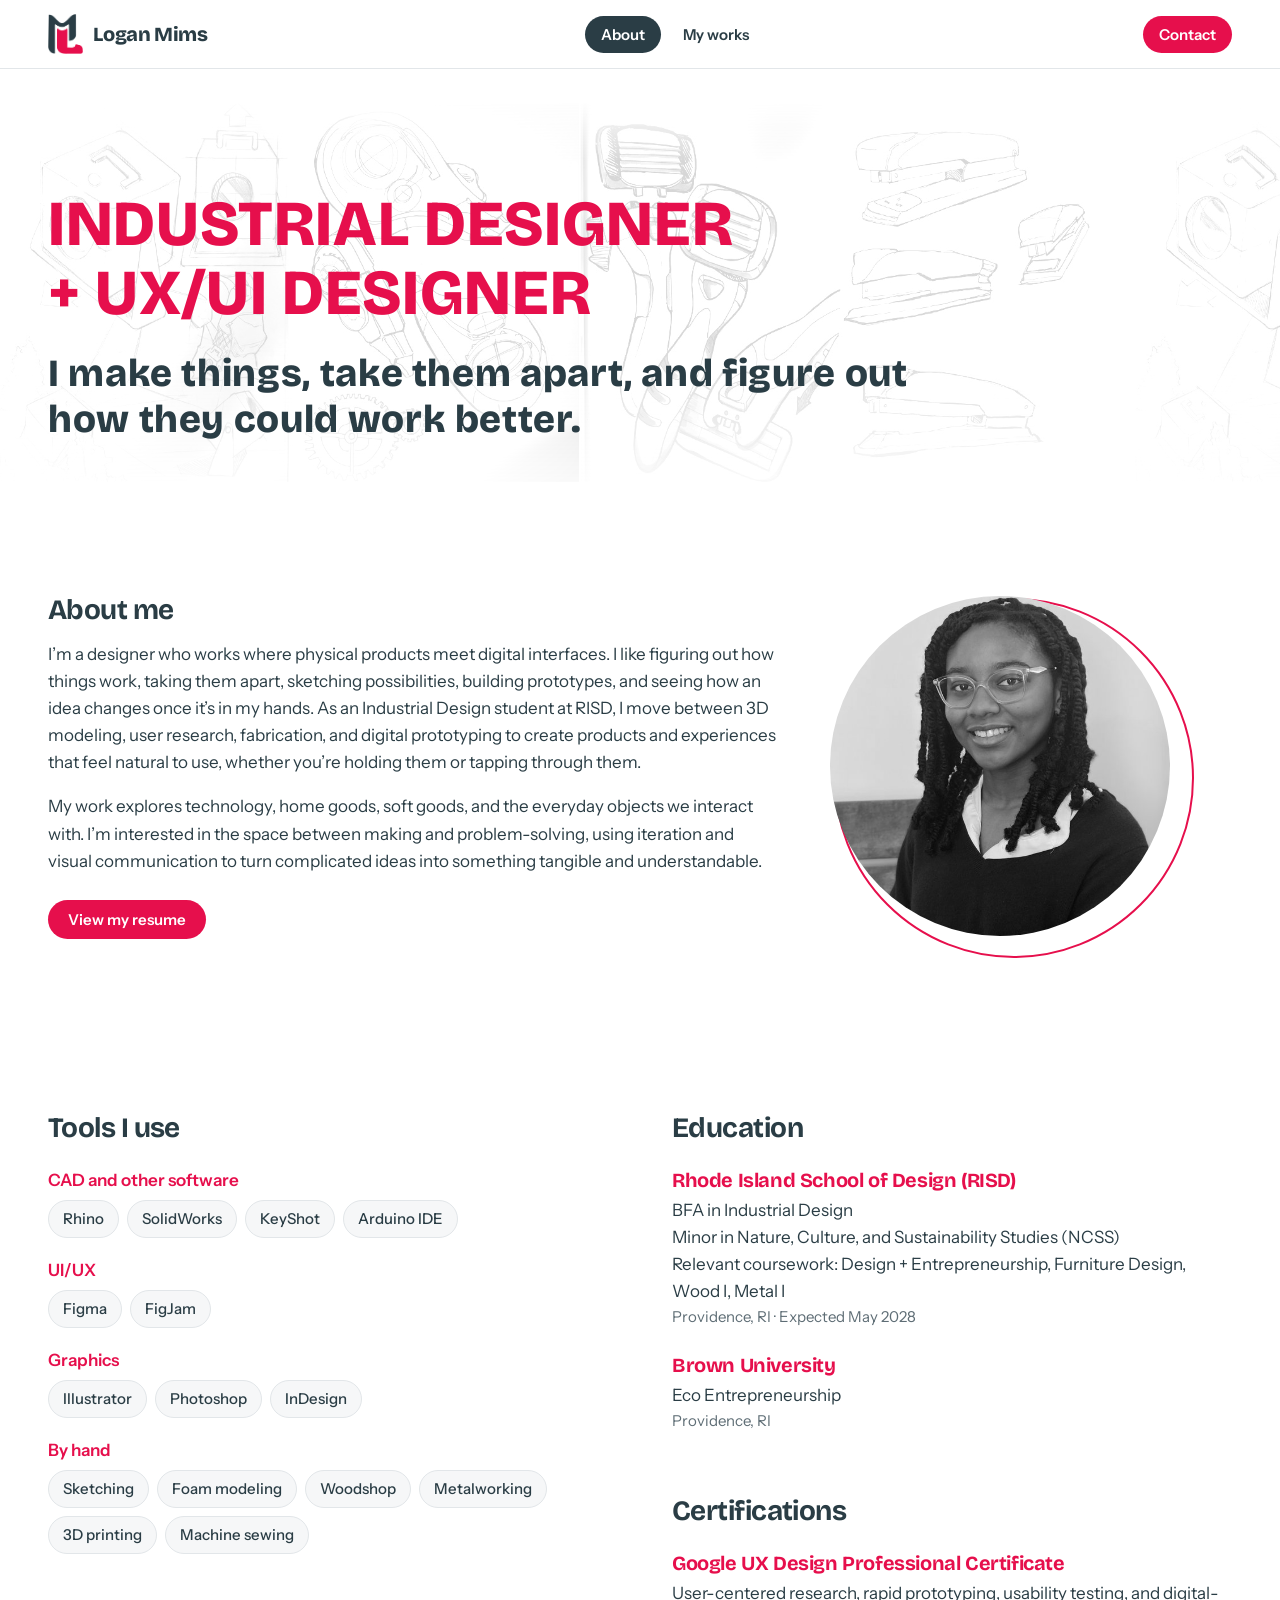
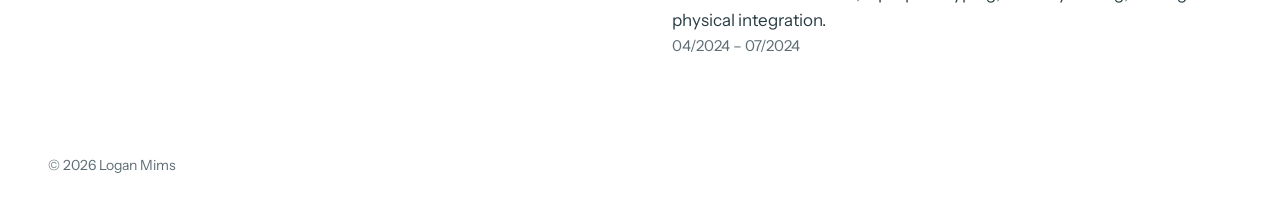
==== commit fb964ad0: "Update portfolio website" ====
--- a/index.html
+++ b/index.html
@@ -25,8 +25,10 @@
       <p class="lede" id="intro"></p>
     </div>
     <div class="about">
-      <img class="portrait" id="portrait" width="240" height="280" alt="">
-      <div><h2 id="aboutTitle"></h2><div id="aboutText"></div></div>
+      <div class="about-body">
+        <figure class="portrait-wrap"><img class="portrait" id="portrait" width="340" height="340" alt=""></figure>
+        <h2 id="aboutTitle"></h2><div id="aboutText"></div>
+      </div>
     </div>
     <div class="info-row">
       <div><h2 id="toolsTitle"></h2><div id="toolsList" class="tools"></div></div>
--- a/css/style.css
+++ b/css/style.css
@@ -43,10 +43,18 @@
 @keyframes sketch-drift{to{background-position:calc(var(--sketch-height) * 1800 / 634) 0}}
 @media (prefers-reduced-motion:reduce){.sketches{animation:none}}
 .hero h1{font-size:clamp(32px,5.2vw,64px);font-weight:800;max-width:22ch;line-height:1.08;letter-spacing:.01em}
+.hl-line{display:block;color:var(--accent)}  /* roles in the logo red */
+.hl-statement{margin-top:.6em;font-size:.6em;line-height:1.2;color:var(--ink)}  /* sentence under the roles: smaller, dark text */
 .portrait{width:clamp(180px,28vw,340px);height:auto;aspect-ratio:6/7;object-fit:cover;border-radius:16px;border:1px solid var(--line);display:block}
 .lede{font-size:clamp(19px,2.2vw,24px);max-width:36em;margin:clamp(28px,4vw,44px) 0 0;color:var(--muted)}
 .lede:empty{display:none}
-.about{display:grid;grid-template-columns:auto 1fr;align-items:start;gap:clamp(28px,5vw,72px);margin-top:clamp(48px,8vw,96px)}
+.about{margin-top:clamp(80px,12vw,160px)}  /* space between the headline and the photo / About me */
+/* About me: round portrait set into the text, which wraps around its curve */
+.about-body{display:flow-root;max-width:66em}
+.portrait-wrap{float:right;position:relative;isolation:isolate;width:clamp(220px,30vw,340px);aspect-ratio:1;margin:0 0 24px clamp(28px,4vw,56px);shape-outside:circle(50%);shape-margin:22px}
+.portrait-wrap .portrait{width:100%;height:100%;aspect-ratio:1;border-radius:50%;border:0;object-fit:cover;object-position:50% 30%;filter:grayscale(1)}  /* black and white */
+.portrait-wrap::before{content:"";position:absolute;inset:-10px;border:2px solid var(--accent);border-radius:50%;transform:translate(14px,12px);z-index:-1}  /* offset red ring, like a sketch outline */
+.about .about-body p{max-width:none}
 .about h2,.info-row h2{font-size:28px;margin-bottom:16px}
 .info-row h2{margin-bottom:28px}
 .about p{margin:0 0 1em;max-width:52em}
@@ -73,10 +81,8 @@
 .thumb{aspect-ratio:4/5;border-radius:14px;background:var(--surface);border:1px solid var(--line);overflow:hidden;display:grid;place-items:center}
 .thumb img{width:100%;height:100%;object-fit:cover;display:block}
 .thumb.empty{color:var(--muted);font-size:15px}
-/* "Coming soon" projects: frosted cover over the image, no link */
+/* "Coming soon" projects: clear image with a badge on top, no link */
 .work.soon .thumb{position:relative}
-.work.soon .thumb img{filter:blur(3px) saturate(.7);transform:scale(1.06)}
-.work.soon .thumb::after{content:"";position:absolute;inset:0;background:rgba(255,255,255,.45)}
 .soon-badge{position:absolute;z-index:1;top:50%;left:50%;transform:translate(-50%,-50%);padding:10px 20px;border-radius:999px;background:var(--ink);color:#fff;font:600 15px var(--font-body);letter-spacing:.04em;white-space:nowrap;box-shadow:0 6px 18px rgba(0,0,0,.18)}
 .thumb.cover svg{width:100%;height:100%;display:block}
 
@@ -193,6 +199,8 @@
 .fig-empty{display:grid;place-items:center;aspect-ratio:4/3;background:var(--surface);color:var(--muted);font-size:15px}
 .fig-img.duo{display:grid;grid-template-columns:1fr 1fr;gap:2px;background:var(--line)}
 .fig-img.duo img{height:100%;aspect-ratio:4/5;object-fit:cover}
+.fig-img.duo.natural{padding:0;align-items:start}
+.fig-img.duo.natural img{aspect-ratio:auto;height:auto;max-height:none;width:100%}  /* tall photos side by side, uncropped */
 /* case study header with a photo behind it (Candle Holder) */
 .cs-hero.has-bg{padding:clamp(28px,5vw,64px);border-radius:28px;background-size:cover;background-position:center;color:#FFF7EF}
 .cs-hero.has-bg h1{color:#fff}
@@ -203,10 +211,17 @@
 .fig-text h3{font-size:clamp(22px,2.4vw,28px);margin-bottom:12px}
 .fig-text p{margin:0}
 .fig-text ul{margin:0;padding-left:20px}
+.fig-feature+.fig-feature{margin-top:clamp(20px,3vw,32px);padding-top:clamp(20px,3vw,32px);border-top:1px solid var(--line)}
+.fig-feature h4{margin:0 0 8px;font:600 clamp(19px,2vw,22px)/1.2 var(--font-heading);color:var(--cs-label,#433DE1)}
+.fig-feature p{margin:0}
 .fig-text li+li{margin-top:10px}
 /* full-width, uncropped image (sticker sheet) */
 .cs-full{margin:8px 0 0;padding:clamp(12px,2.5vw,32px);background:#fff;border:1px solid var(--line);border-radius:16px}
 .cs-full img{display:block;width:100%;height:auto}
+.cs-section.with-image>.cs-full{grid-column:1/-1}
+.cs-full.drawing img{width:auto;max-width:100%;margin:0 auto}
+.fig-img.natural{padding:clamp(16px,3vw,32px)}  /* small drawings shown at their own size, not stretched */
+.fig-img.natural>img{width:auto;max-width:100%;margin:0 auto}
 .cs-full.photo{padding:0;overflow:hidden;border:0;background:none}
 .cs-full.photo.tall{max-width:540px;margin-inline:auto}  /* portrait photo, kept to a comfortable size */
 .cs-hero .cs-img.tall{aspect-ratio:4/5;width:min(100%,460px);justify-self:center}
@@ -300,12 +315,13 @@
 
 @media (max-width:760px){
   .about,.info-row,.cs-hero,.cs-section.with-image,.cs-section.pair{grid-template-columns:1fr}
+  .portrait-wrap{float:none;width:min(240px,70vw);margin:0 auto 36px;shape-outside:none}  /* phones: centered above the text */
   .cs-section.pair>.cs-text>h2:first-child{margin-top:0}
   .cs-hotspots,.cs-showcase,.fig-row{grid-template-columns:1fr}
   .fig-row:nth-child(even) .fig-img{order:0}
   .cs-full{overflow-x:auto}
   .cs-full img{min-width:680px}  /* too detailed to shrink to phone width; swipe sideways instead */
-  .cs-full.photo img{min-width:0}
+  .cs-full.photo img,.cs-full.drawing img{min-width:0}
   .hs-panel{min-height:240px;justify-content:flex-start}
   .hs-dot{width:30px;height:30px;margin:-15px 0 0 -15px;font-size:13px}
   :root{--sketch-height:260px}
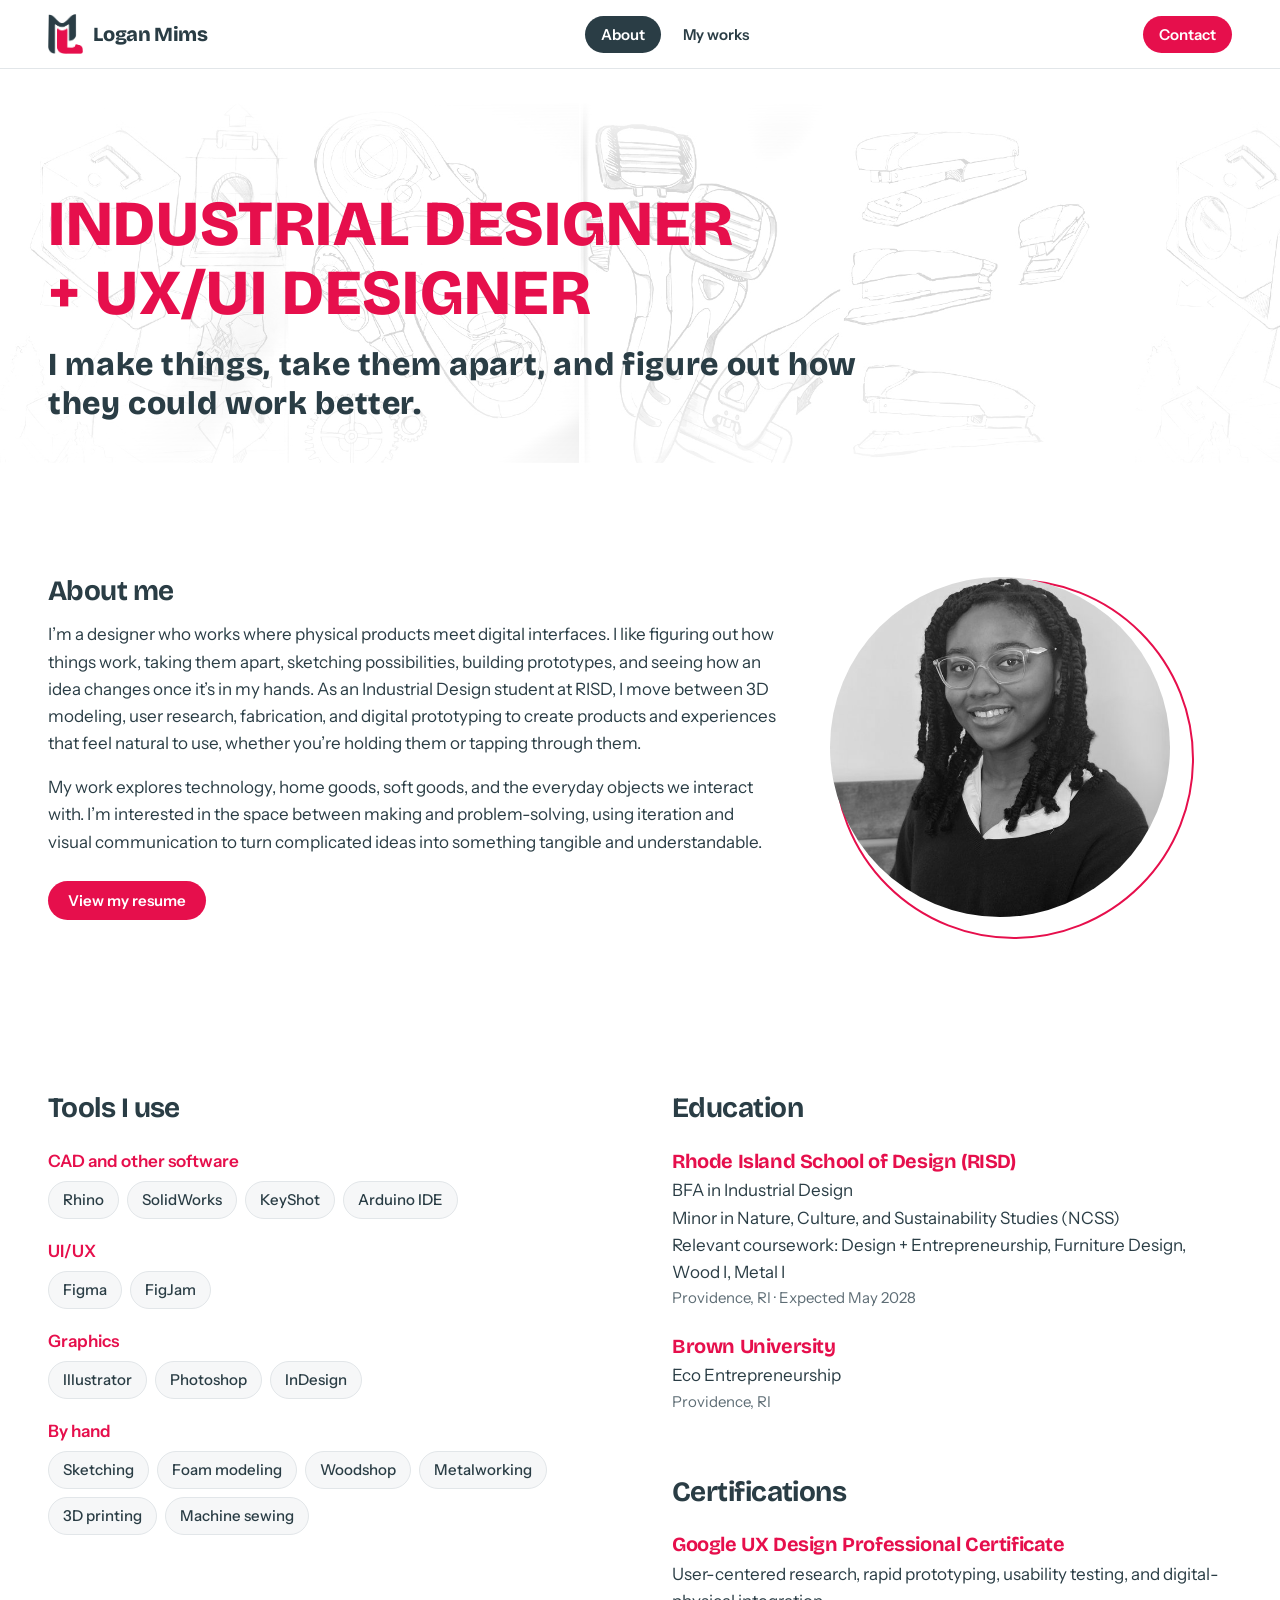
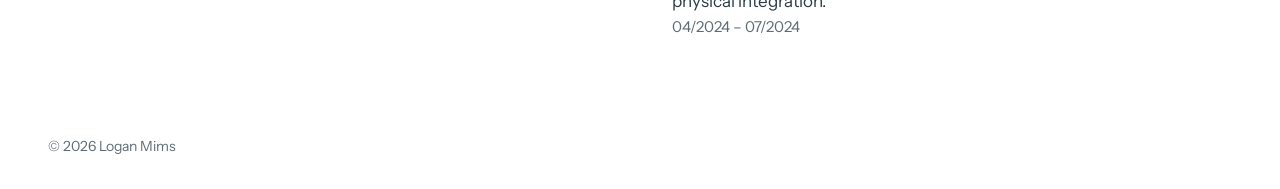
==== commit 8651a3fd: "Update portfolio" ====
--- a/index.html
+++ b/index.html
@@ -6,7 +6,7 @@
 <title>Portfolio</title>
 <link rel="icon" href="images/logo.png">
 <link rel="preconnect" href="https://fonts.googleapis.com">
-<link href="https://fonts.googleapis.com/css2?family=Bricolage+Grotesque:opsz,wght@12..96,700;12..96,800&family=Instrument+Sans:wght@400;500;600&display=swap" rel="stylesheet">
+<link href="https://fonts.googleapis.com/css2?family=Bricolage+Grotesque:opsz,wght@12..96,700;12..96,800&family=Instrument+Sans:ital,wght@0,400;0,500;0,600;0,700;1,600;1,700&family=Lexend+Zetta:wght@400;500&display=swap" rel="stylesheet">
 <link rel="stylesheet" href="css/style.css">
 </head>
 <body>
--- a/css/style.css
+++ b/css/style.css
@@ -44,7 +44,7 @@
 @media (prefers-reduced-motion:reduce){.sketches{animation:none}}
 .hero h1{font-size:clamp(32px,5.2vw,64px);font-weight:800;max-width:22ch;line-height:1.08;letter-spacing:.01em}
 .hl-line{display:block;color:var(--accent)}  /* roles in the logo red */
-.hl-statement{margin-top:.6em;font-size:.6em;line-height:1.2;color:var(--ink)}  /* sentence under the roles: smaller, dark text */
+.hl-statement{margin-top:.6em;font-size:.5em;line-height:1.2;color:var(--ink)}  /* sentence under the roles: smaller, dark text */
 .portrait{width:clamp(180px,28vw,340px);height:auto;aspect-ratio:6/7;object-fit:cover;border-radius:16px;border:1px solid var(--line);display:block}
 .lede{font-size:clamp(19px,2.2vw,24px);max-width:36em;margin:clamp(28px,4vw,44px) 0 0;color:var(--muted)}
 .lede:empty{display:none}
@@ -81,6 +81,10 @@
 .thumb{aspect-ratio:4/5;border-radius:14px;background:var(--surface);border:1px solid var(--line);overflow:hidden;display:grid;place-items:center}
 .thumb img{width:100%;height:100%;object-fit:cover;display:block}
 .thumb.empty{color:var(--muted);font-size:15px}
+/* imageFit: "contain" — whole photo visible, blurred copy of it fills the sides */
+.thumb.fit-contain{position:relative}
+.thumb-fill{position:absolute;inset:-40px;background:center/cover;filter:blur(28px) brightness(.85)}
+.thumb.fit-contain img{position:absolute;inset:0;object-fit:contain}
 /* "Coming soon" projects: clear image with a badge on top, no link */
 .work.soon .thumb{position:relative}
 .soon-badge{position:absolute;z-index:1;top:50%;left:50%;transform:translate(-50%,-50%);padding:10px 20px;border-radius:999px;background:var(--ink);color:#fff;font:600 15px var(--font-body);letter-spacing:.04em;white-space:nowrap;box-shadow:0 6px 18px rgba(0,0,0,.18)}
@@ -121,6 +125,21 @@
 .work .kind{font-size:14px;font-weight:600;color:var(--accent);margin:0 0 2px}
 .work p{margin:0;color:var(--muted);font-size:15.5px}
 .work a.more{display:inline-block;margin-top:8px;font-weight:600;color:var(--ink);text-decoration-color:var(--accent);text-underline-offset:4px}
+
+/* one project per row: wide image on the left, text centered beside it */
+.grid{grid-template-columns:1fr;gap:0}
+.work{display:grid;grid-template-columns:minmax(0,1.5fr) minmax(0,1fr);grid-template-rows:1fr repeat(4,auto) 1fr;column-gap:clamp(28px,5vw,72px);padding:clamp(28px,4vw,48px) 0;border-top:1px solid var(--line)}
+.work:first-child{border-top:0;padding-top:0}
+.work .thumb{grid-column:1;grid-row:1/-1;aspect-ratio:4/3}  /* image shape: wider (16/10) crops more, squarer (1/1) shows more */
+.work>h3{grid-column:2;grid-row:2;font-size:clamp(28px,3.2vw,40px);margin:0 0 6px}
+.work>.kind{grid-column:2;grid-row:3;font-size:15px;margin:0 0 12px}
+.work>p:not(.kind){grid-column:2;grid-row:4;font-size:16.5px;max-width:30em}
+.work>a.more{grid-column:2;grid-row:5;justify-self:start;margin-top:18px}
+@media (max-width:760px){
+  .work{grid-template-columns:1fr;grid-template-rows:none}
+  .work .thumb,.work>h3,.work>.kind,.work>p:not(.kind),.work>a.more{grid-column:1;grid-row:auto}
+  .work>h3{margin-top:16px}
+}
 
 /* case study */
 .placeholder{color:var(--muted);font-style:italic}
@@ -329,3 +348,122 @@
   nav{order:3;width:100%}
   nav button{flex:1}
 }
+
+/* =====================================================================
+   EDITORIAL CASE STUDY (layout: "editorial" in content.js)
+   Modeled on a printed portfolio deck: huge faded title, cut-out photo,
+   wide lettering, a running header on each section, numbered pages.
+   ===================================================================== */
+.editorial{--ed-blue:#2F4F9E;--ed-wide:"Lexend Zetta","Instrument Sans",sans-serif;--cs-label:var(--ed-blue);--ed-grain:url("data:image/svg+xml,%3Csvg xmlns='http://www.w3.org/2000/svg' width='200' height='200'%3E%3Cfilter id='n'%3E%3CfeTurbulence type='fractalNoise' baseFrequency='.85' numOctaves='2' stitchTiles='stitch'/%3E%3CfeColorMatrix values='0 0 0 0 0 0 0 0 0 0 0 0 0 0 0 0 0 0 .22 0'/%3E%3C/filter%3E%3Crect width='100%25' height='100%25' filter='url(%23n)'/%3E%3C/svg%3E")}
+
+/* header: grey grain, faded giant title, photo multiplied so its white background disappears */
+.ed-hero{position:relative;isolation:isolate;overflow:hidden;margin-inline:calc(50% - 50vw);min-height:min(90vh,880px);display:grid;grid-template-columns:minmax(0,1fr) minmax(0,1.1fr);gap:clamp(20px,4vw,64px);align-items:end;padding:0 clamp(40px,6vw,96px) 0 clamp(18px,5vw,72px);background:var(--ed-grain),#E9E9E9}
+.ed-ghost{position:absolute;z-index:-1;top:clamp(12px,2vw,28px);left:clamp(8px,2.5vw,36px);font:400 clamp(68px,12.5vw,210px)/.98 var(--ed-wide);letter-spacing:-.04em;color:rgba(255,255,255,.8);white-space:nowrap;pointer-events:none}
+.ed-ghost span{display:block}
+.ed-photo{display:block;justify-self:center;width:auto;max-width:100%;height:auto;max-height:min(84vh,820px);margin-top:clamp(56px,8vw,96px);mix-blend-mode:multiply;-webkit-mask-image:linear-gradient(transparent,#000 14%);mask-image:linear-gradient(transparent,#000 14%)}  /* soft top edge so the photo melts into the background */
+.ed-year{position:absolute;top:clamp(16px,2.4vw,32px);right:clamp(18px,4vw,56px);margin:0;font:500 clamp(18px,2vw,26px) var(--ed-wide);letter-spacing:-.02em}
+.ed-intro{padding:clamp(32px,6vw,80px) 0 clamp(40px,6vw,80px)}
+.ed-intro .kind{margin:0 0 14px;font-weight:600;color:var(--ed-blue)}
+.ed-title{font:400 clamp(30px,4.2vw,62px)/1.08 var(--ed-wide);letter-spacing:-.04em;text-transform:uppercase;color:#1C1C1C}
+.ed-sub{margin:14px 0 0;font:600 clamp(17px,1.6vw,20px)/1.4 var(--font-body);color:var(--ink)}
+.ed-desc{margin:14px 0 0;max-width:40em;font-size:16px;line-height:1.65;color:#3F474B}
+.ed-duration{margin:22px 0 0;font:500 clamp(14px,1.3vw,17px) var(--ed-wide);letter-spacing:-.03em}
+.ed-hero .cs-facts{grid-template-columns:none;grid-auto-flow:column;grid-auto-columns:minmax(0,auto);grid-template-rows:auto auto;justify-content:start;gap:4px clamp(20px,3vw,40px);margin-top:26px;padding-top:20px;border-top-color:rgba(0,0,0,.14);font-size:15px}
+.ed-hero .cs-facts dt{grid-row:1;font-size:13px;letter-spacing:.06em;text-transform:uppercase;color:var(--ed-blue)}
+.ed-hero .cs-facts dd{grid-row:2}
+.ed-dots{position:absolute;right:clamp(8px,1.6vw,24px);top:50%;transform:translateY(-50%);display:grid;gap:2px}
+.ed-dots a{display:block;width:20px;height:20px;padding:5px;border-radius:50%;background:#C4C4C4;background-clip:content-box;transition:background-color .2s,padding .2s}
+.ed-dots a:hover{background-color:#8D8D8D}
+.ed-dots a[aria-current="page"]{padding:3px;background-color:var(--ed-blue)}
+
+/* each section reads like a slide: name left, page number right, no rule */
+.editorial .cs-section{border-top:0;padding-top:0;margin-top:clamp(88px,12vw,160px)}
+.editorial .cs-label{display:none}
+.cs-head{display:flex;justify-content:space-between;align-items:baseline;gap:16px;margin-bottom:clamp(28px,4vw,48px);font:400 clamp(13px,1.2vw,16px) var(--ed-wide);letter-spacing:-.02em}
+.cs-head .cs-num{font-size:clamp(20px,2vw,26px);color:#C9CDD0}
+.editorial .cs-section h2{font-size:clamp(32px,4.4vw,56px);font-weight:800;margin-bottom:20px}
+.editorial .cs-text p{font-size:16.5px;line-height:1.7}
+.editorial .cs-full{border:0;padding:0}
+.cs-section.full-width .cs-text p{max-width:none}  /* fullWidth: true in content.js — text runs edge to edge */
+.editorial .cs-full.photo.tall img{border-radius:28px}
+
+/* context & problems: line of dots, the paragraph sits underneath on the right */
+.editorial .t-timeline{display:flex;flex-direction:column}
+.editorial .t-timeline>.cs-head{order:-2}
+.editorial .t-timeline>.cs-text{margin-left:auto;max-width:40em}
+.cs-timeline{order:-1;position:relative;list-style:none;display:grid;grid-template-columns:repeat(var(--n),minmax(0,1fr));gap:clamp(18px,3vw,40px);margin:0 0 clamp(64px,9vw,120px);padding:0 28px 0 0}  /* last value = space between the timeline and the title below it */
+.cs-timeline::before{content:"";position:absolute;left:0;right:10px;top:8px;height:3px;background:var(--ed-blue)}
+.cs-timeline::after{content:"";position:absolute;right:0;top:0;border:9.5px solid transparent;border-left:14px solid var(--ed-blue);border-right:0}
+.cs-timeline li{position:relative;padding-top:40px}
+.cs-timeline li::before{content:"";position:absolute;left:0;top:0;width:19px;height:19px;border-radius:50%;background:var(--ed-blue);box-shadow:0 0 0 5px var(--bg)}
+.cs-timeline h3{font-size:clamp(19px,1.8vw,23px);margin-bottom:8px;color:var(--ed-blue)}
+.cs-timeline p{margin:0;font-size:15.5px;color:var(--muted)}
+
+/* standard aprons drifting by on the left, Context & problems text on the right */
+.tl-row{display:grid;grid-template-columns:minmax(0,1fr) minmax(0,1fr);gap:clamp(28px,5vw,80px);align-items:center}
+.editorial .t-timeline .tl-row>.cs-text{margin-left:0;max-width:none}
+.cs-marquee{overflow:hidden;-webkit-mask-image:linear-gradient(90deg,transparent,#000 12%,#000 88%,transparent);mask-image:linear-gradient(90deg,transparent,#000 12%,#000 88%,transparent)}
+.mq-track{display:flex;width:max-content;animation:mq-drift 45s linear infinite}  /* 45s = one full loop; bigger is slower */
+.cs-marquee:hover .mq-track{animation-play-state:paused}
+@keyframes mq-drift{to{transform:translateX(-50%)}}
+.mq-item{flex:none;width:clamp(170px,16vw,220px);margin:0 clamp(8px,1vw,14px)}
+.mq-item img{display:block;width:100%;aspect-ratio:200/260;padding:14px;background:#fff;border:1px solid var(--line);border-radius:18px}
+.mq-item figcaption{margin-top:10px}
+.mq-item b{display:block;font:600 15px var(--font-body);color:var(--ed-blue,#2F4F9E)}
+.mq-item span{display:block;font-size:14px;line-height:1.45;color:var(--muted)}
+@media (prefers-reduced-motion:reduce){.mq-track{animation:none}.cs-marquee{overflow-x:auto;-webkit-mask-image:none;mask-image:none}}
+
+/* concept & goals: text left, numbered outlined boxes right */
+.editorial .t-goals{display:grid;grid-template-columns:minmax(0,1fr) minmax(0,1fr);gap:clamp(28px,5vw,80px);align-items:start}
+.editorial .t-goals>.cs-head{grid-column:1/-1;margin-bottom:0}
+.cs-goals{list-style:none;margin:0;padding:0;display:grid;gap:16px}
+.cs-goals li{display:flex;gap:20px;align-items:center;padding:18px 22px;border:2px solid var(--ed-blue);border-radius:18px}
+.goal-num{flex:none;font:800 clamp(38px,4vw,54px)/1 var(--font-heading);color:var(--ed-blue);letter-spacing:-.04em}
+.cs-goals h3{font-size:clamp(19px,1.8vw,22px);margin-bottom:4px}
+.cs-goals p{margin:0;font-size:15.5px;color:var(--muted)}
+
+/* progress: images on one row, captions with arrows between them on the next */
+.cs-flow{display:grid;grid-template-columns:var(--cols);column-gap:clamp(8px,1.4vw,20px);row-gap:18px;margin-top:clamp(28px,4vw,44px)}
+.flow-img{grid-row:1;grid-column:var(--c);border-radius:24px;overflow:hidden;background:#fff}
+.flow-img img{display:block;width:100%;aspect-ratio:4/3;object-fit:cover}
+.flow-img.contain img{object-fit:contain}
+.flow-cap{grid-row:2;grid-column:var(--c);text-align:center}
+.flow-cap h3{font:italic 700 clamp(16px,1.5vw,19px)/1.3 var(--font-body);letter-spacing:0;margin-bottom:6px}
+.flow-cap p{margin:0 auto;max-width:30em;font-size:15px;color:var(--muted)}
+.flow-arrow{grid-row:2;grid-column:var(--c);align-self:start;position:relative;height:3px;margin:11px 12px 0 0;background:var(--ed-blue)}
+.flow-arrow::after{content:"";position:absolute;right:-12px;top:-8px;border:9.5px solid transparent;border-left:14px solid var(--ed-blue);border-right:0}
+
+/* final product: big rounded photos, feature notes like callouts */
+.cs-final{display:grid;grid-template-columns:repeat(var(--n),minmax(0,1fr));gap:clamp(12px,2vw,28px);margin-top:clamp(28px,4vw,44px)}
+.cs-final img{display:block;width:100%;aspect-ratio:3/4;object-fit:cover;border-radius:clamp(20px,3vw,36px)}
+.cs-final img.square{border-radius:0}
+.cs-notes{display:grid;grid-template-columns:repeat(auto-fit,minmax(200px,1fr));gap:clamp(20px,3vw,40px);margin-top:clamp(32px,5vw,56px)}
+.cs-notes div{padding-top:16px;border-top:1px solid #B9BFC3}
+.cs-notes h3{font:italic 700 17px/1.3 var(--font-body);letter-spacing:.02em;text-transform:uppercase;color:var(--ed-blue);margin-bottom:8px}
+.cs-notes p{margin:0;font-size:15.5px;color:var(--muted)}
+
+/* closing banner: full-bleed photo, tagline on the right */
+.editorial .cs-section.t-banner{margin-inline:calc(50% - 50vw);min-height:min(78vh,720px);display:flex;align-items:flex-start;justify-content:flex-start;padding:clamp(40px,6vw,96px) clamp(18px,6vw,96px);background-size:cover;background-position:center;color:#fff}
+.t-banner .cs-text{max-width:30em}
+.editorial .t-banner h2{color:#fff;font-size:clamp(34px,5vw,64px)}
+.editorial .t-banner .cs-text p{color:rgba(255,255,255,.88)}
+
+@media (max-width:760px){
+  .ed-hero{grid-template-columns:1fr;padding:0 40px 0 18px;min-height:0}
+  .ed-ghost{font-size:clamp(56px,19vw,120px)}
+  .ed-photo{max-height:62vh;margin-top:64px}
+  .ed-intro{padding-top:8px}
+  .ed-hero .cs-facts{grid-auto-flow:row;grid-template-rows:none;grid-template-columns:auto 1fr;gap:6px 18px}
+  .ed-hero .cs-facts dt,.ed-hero .cs-facts dd{grid-row:auto}
+  .editorial .t-goals,.tl-row{grid-template-columns:1fr}
+  .cs-timeline{grid-template-columns:1fr;padding:0;gap:26px}
+  .cs-timeline::before{left:8px;right:auto;top:0;bottom:0;width:3px;height:auto}
+  .cs-timeline::after{display:none}
+  .cs-timeline li{padding:0 0 0 40px}
+  .cs-flow{grid-template-columns:1fr;row-gap:12px}
+  .flow-img,.flow-cap,.flow-arrow{grid-column:1;grid-row:auto}
+  .flow-arrow{justify-self:center;width:3px;height:36px;margin:0 0 14px}
+  .flow-arrow::after{right:-8px;top:auto;bottom:-12px;border:9.5px solid transparent;border-top:14px solid var(--ed-blue);border-bottom:0}
+  .cs-final{grid-template-columns:1fr}
+  .editorial .cs-section.t-banner{min-height:80vh}
+}
